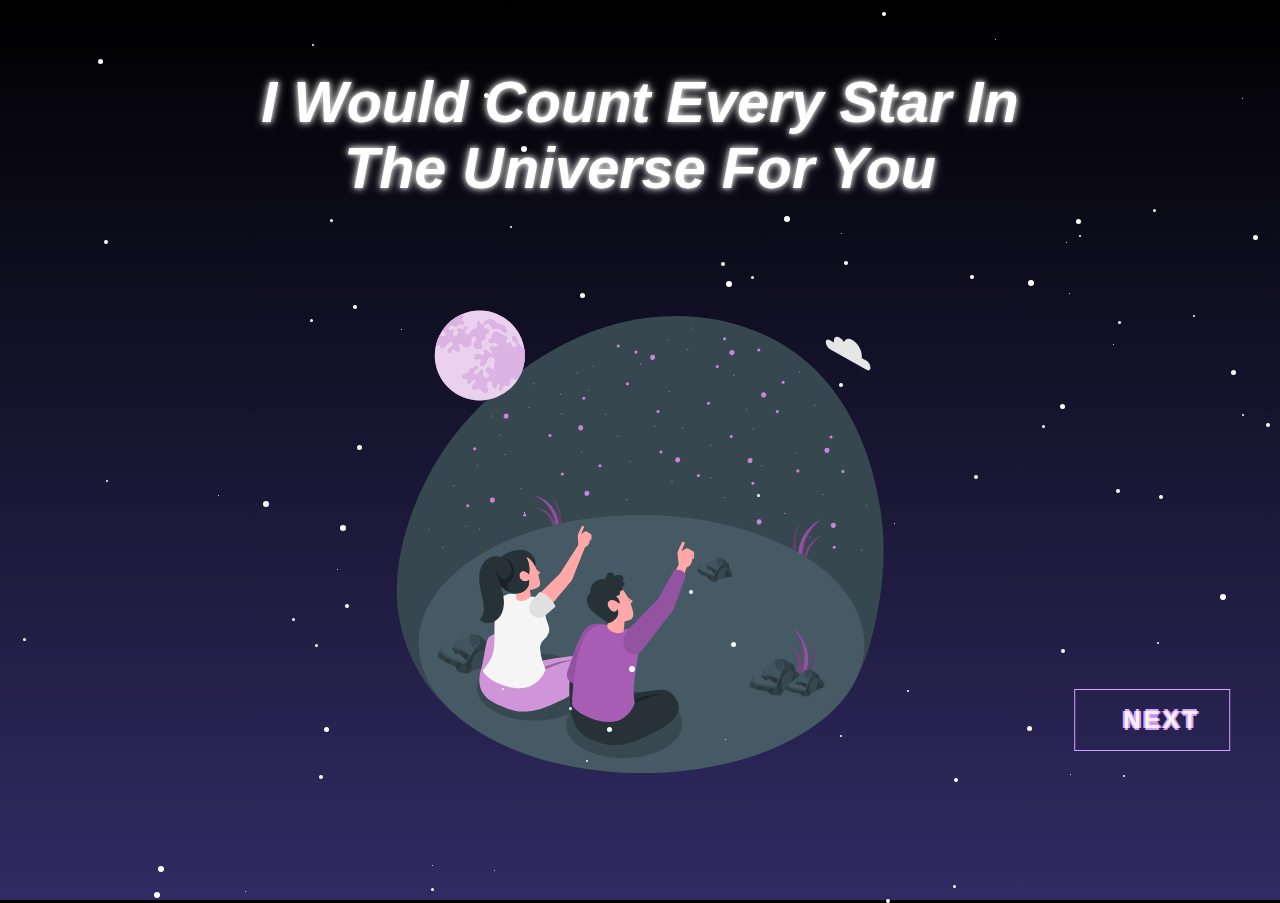
==== pagina2/second-page.html @ f1c47278 "Add files via upload" ====
<!DOCTYPE html>
<html lang="en">
<head>
    <meta charset="UTF-8">
    <meta name="viewport" content="width=device-width, initial-scale=1.0">
    <title>Eu amo você!</title>
    <link rel="stylesheet" href="second-css-page.css">
    <script src="https://code.jquery.com/jquery-3.7.1.min.js" integrity="sha256-/JqT3SQfawRcv/BIHPThkBvs0OEvtFFmqPF/lYI/Cxo=" crossorigin="anonymous"></script>
    <script src="second-js-page.js" defer></script>
</head>
<body>
    <div class="container">
        <div class="stars-container"></div>
        <div class="countstar">
            <a><img src="countstar.svg" alt="Contando Estrelas" id="count-star"></a>
        </div>
        <div class="texto1">
            <h2>I Would Count Every Star In The Universe For You</h2>
        </div>
        <div class="box">
            <a href="pagina3/index.html"><button class="button">NEXT</button></a>
            <div class="space">
              <span style="--i: 31" class="star"></span>
              <span style="--i: 12" class="star"></span>
              <span style="--i: 57" class="star"></span>
              <span style="--i: 93" class="star"></span>
              <span style="--i: 23" class="star"></span>
              <span style="--i: 70" class="star"></span>
              <span style="--i: 6" class="star"></span>
            </div>
    </div>

</body>
</html>
---- pagina2/second-css-page.css ----
body { 
    margin: 0;
    background-color: black;
    overflow: hidden;
  }


  .container {
    width: 100vw;
    height: 100vh;
    background: linear-gradient(0, #302b63, #000000);
  }

  

  .stars-container {
    position: absolute;
    width: 100%;
    height: 100%;
    z-index: 2;
    pointer-events: none;
  }
  
  .stars {
    position: absolute;
    background-color: white;
    border-radius: 50%;
    pointer-events: none;
  }
  .countstar img{
    width: 40%;
    height: auto;
    position: absolute;
    top: 60%;
    left: 50%;
    transform: translate(-50%, -50%);
    justify-content: center;
    align-items: center;
    display: flex;
    z-index: 1;
  }

  .texto1 {
    font-style: italic;
    font-family: 'Josefin Sans', sans-serif;
    max-width: 100%;
    width: 60%;
    font-size: 3vw;
    text-align: center;
    position: absolute;
    top: 15%;
    left: 50%;
    transform: translate(-50%, -50%);
    margin: 0;
    padding: 0;
    color: white;
    text-shadow: 0 0 5px rgb(211, 211, 211), 0 0 10px rgb(211, 211, 211);
    z-index: 1;
   }

  
  @keyframes twinkle {
    0% {
      opacity: 0;
    }
    50% {
      opacity: 0.8;
    }
    100% {
      opacity: 0;
    }
  }

  .box {
    --clr-shadow__border: #d9a1ff;
    --clr-text: #F6F4EB;
    --clr-space: #120e1e;
    --clr-space-gr: #271950;
    --clr-star: #E9F8F9;
    --size: 3rem;
    position: relative;
    top: 80%;
    left: 90%;
    transform: translate(-50%, -50%);
    width: 12%;
    outline: 1px solid var(--clr-shadow__border);
    z-index: 4;
  }
  
  .button {
    position: relative;
    font-weight: 600;
    font-size: 1.5rem;
    letter-spacing: 0.2rem;
    background: transparent;
    padding: calc(var(--size) / 3) var(--size);
    border: none;
    cursor: pointer;
    color: var(--clr-text);
    text-shadow: 2px 0px var(--clr-shadow__border), 0px 2px var(--clr-shadow__border),
    -2px 0px var(--clr-shadow__border), 0px -2px var(--clr-shadow__border);
    z-index: 3;
  }
  
  .space {
    width: 100%;
    height: 100%;
    bottom: 0%;
    gap: 1.5rem;
    transition: 0.5s ease-in-out;
    opacity: 0;
    overflow: hidden;
    position: absolute;
    display: flex;
    background: linear-gradient( 160deg, var(--clr-space), var(--clr-space-gr));
  }
  
  .box:hover .space {
    opacity: 1;
  }
  
  .star {
    height: 4rem;
    width: 0.3rem;
    transition: 0.5s;
    border-radius: 50px;
    clip-path: polygon(50% 0%, 100% 100%, 0% 100%);
    position: relative;
    background-color: var(--clr-star);
    animation: space-animation calc(0.1s * var(--i)) linear infinite;
  }
  
  @keyframes space-animation {
    0% {
      transform: rotate(-30deg) translateY(calc(-52% * var(--i)));
    }
  
    100% {
      transform: rotate(-30deg) translateY(calc(52% * var(--i)));
    }
  }
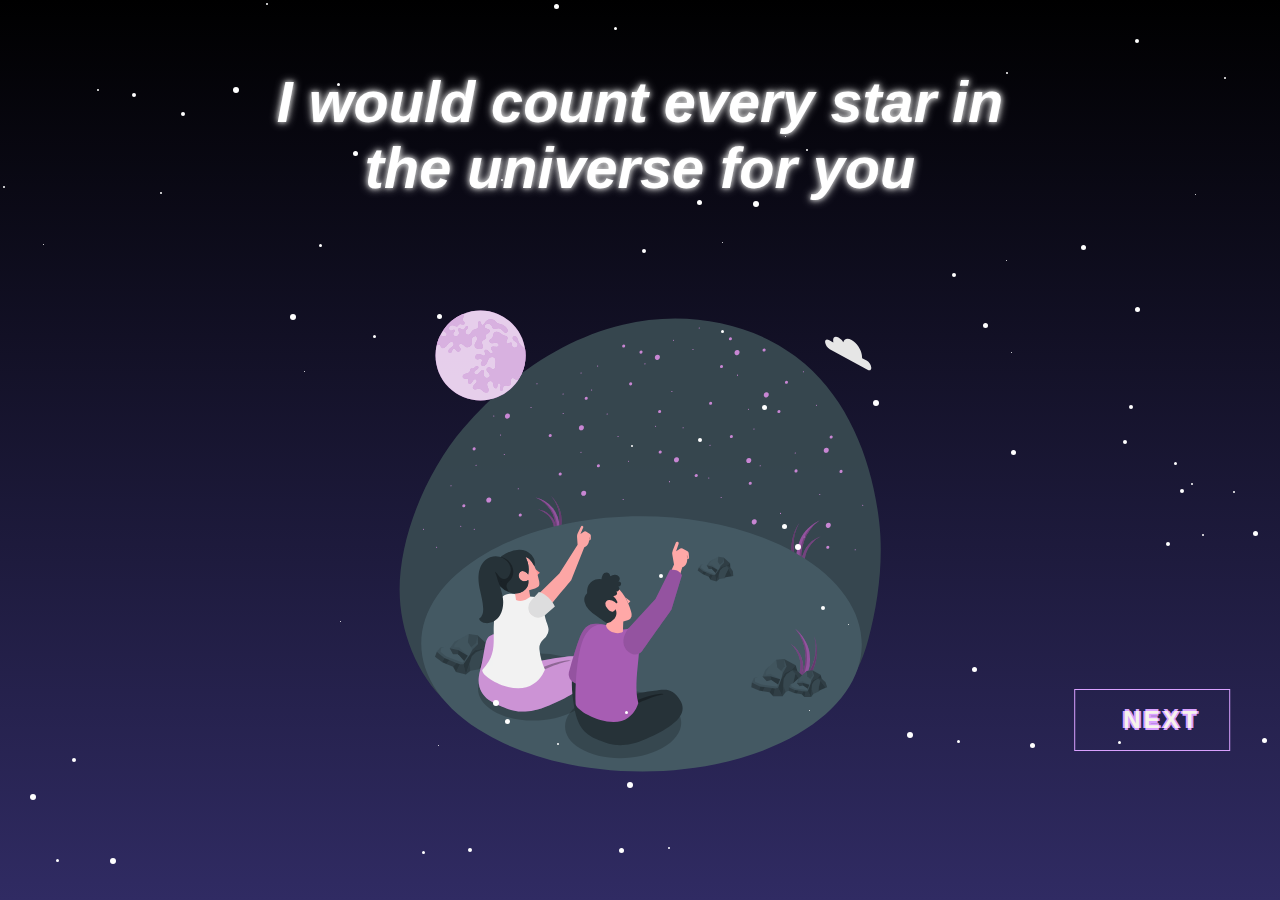
==== commit c4da0c39: "Update second-page.html" ====
--- a/pagina2/second-page.html
+++ b/pagina2/second-page.html
@@ -15,7 +15,7 @@
             <a><img src="countstar.svg" alt="Contando Estrelas" id="count-star"></a>
         </div>
         <div class="texto1">
-            <h2>I Would Count Every Star In The Universe For You</h2>
+            <h2>I would count every star in the universe for you</h2>
         </div>
         <div class="box">
             <a href="pagina3/index.html"><button class="button">NEXT</button></a>
@@ -31,4 +31,4 @@
     </div>
 
 </body>
-</html>+</html>
